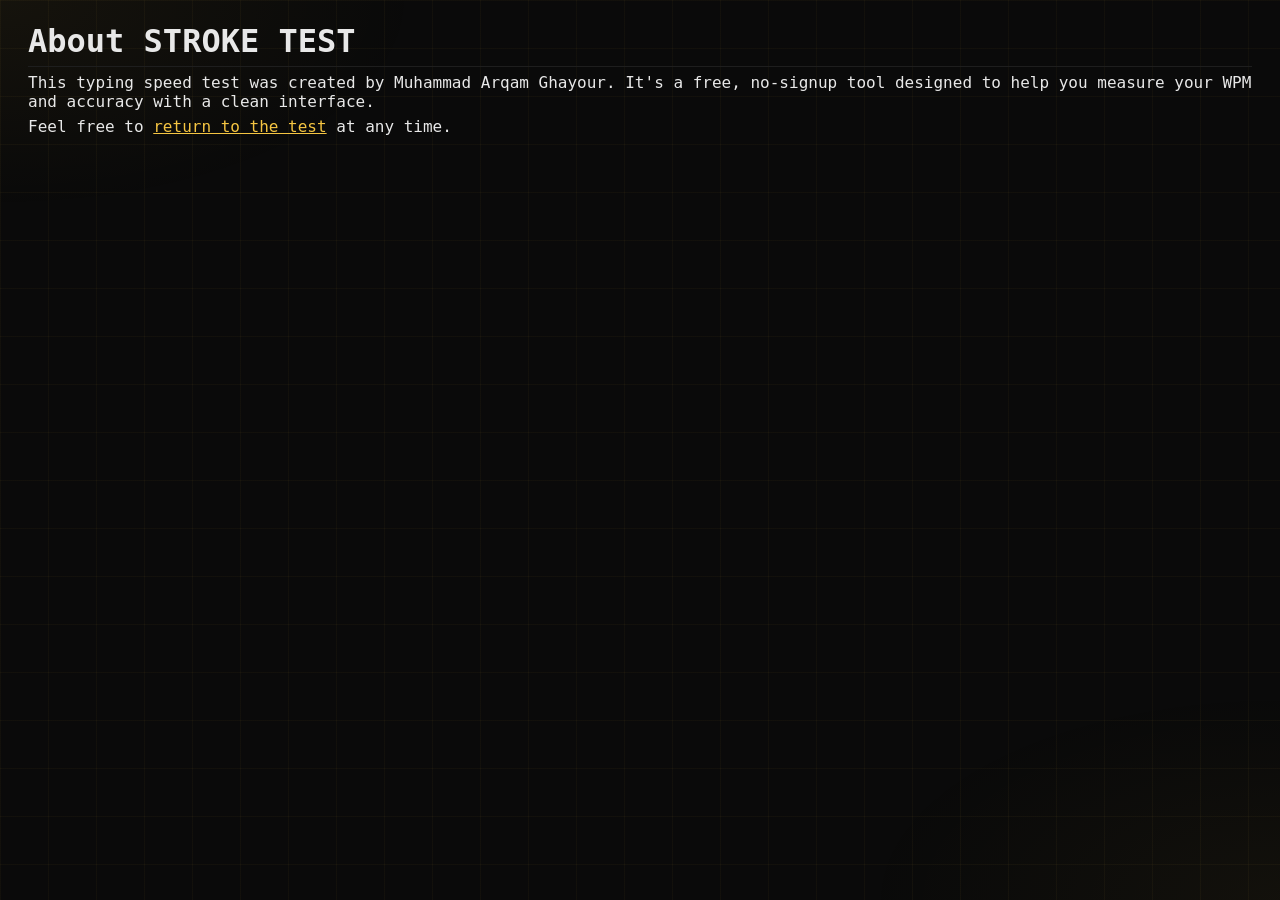
==== about.html @ 3ed72f6f "Add files via upload MASTER Up1" ====
<!DOCTYPE html>
<html lang="en">
<head>
    <link rel="stylesheet" href="style.css">
  <meta charset="UTF-8">
  <meta name="viewport" content="width=device-width, initial-scale=1.0">
  <title>About Us - STROKE TEST</title>
  <link rel="stylesheet" href="style.css">
</head>
<body>
  <div class="wrapper">
    <header>
      <h1>About STROKE TEST</h1>
    </header>
    <p style="font-family:'IBM Plex Mono',monospace; font-size:1rem; color:var(--text);">This typing speed test was created by Muhammad Arqam Ghayour. It's a free, no-signup tool designed to help you measure your WPM and accuracy with a clean interface.</p>
    <p style="font-family:'IBM Plex Mono',monospace; font-size:1rem; color:var(--text);">Feel free to <a href="index.html" style="color:var(--accent);">return to the test</a> at any time.</p>
  </div>
</body>
</html>
---- style.css ----
:root {
    --bg: #0a0a0a;
    --surface: #0f0f0f;
    --border: #1e1e1e;
    --text: #e8e8e8;
    --muted: #3a3a3a;
    --muted2: #666;
    --accent: #f5c542;
    --accent2: #ffd966;
    --correct: #f5c542;
    --wrong: #f97316;
    --cursor-color: #f5c542;
    --cursor-thickness: 2px;
    --cursor-opacity: 1;
    --cursor-glow: 0px;
    --cursor-blink-speed: 1s;
    --cursor-style: line;
  }

  *, *::before, *::after { margin: 0; padding: 0; box-sizing: border-box; }
  html, body { height: 100%; overflow: hidden; }

  body {
    background: var(--bg);
    color: var(--text);
    font-family: 'IBM Plex Mono', monospace;
    display: flex; flex-direction: column; align-items: center;
    position: relative;
  }

  /* Grid background - static for performance */
  body::before {
    content: ''; position: fixed; inset: 0;
    background-image:
      linear-gradient(rgba(245,197,66,0.04) 1px, transparent 1px),
      linear-gradient(90deg, rgba(245,197,66,0.04) 1px, transparent 1px);
    background-size: 48px 48px;
    pointer-events: none; z-index: 0;
  }
  body::after {
    content: ''; position: fixed; inset: 0;
    background:
      radial-gradient(ellipse 600px 300px at 0% 0%, rgba(245,197,66,0.05) 0%, transparent 70%),
      radial-gradient(ellipse 600px 300px at 100% 100%, rgba(245,197,66,0.04) 0%, transparent 70%);
    pointer-events: none; z-index: 0;
  }


  .wrapper {
    width: 100%; max-width: 1300px;
    padding: 0 28px 10px;
    margin-top: 22px;
    display: flex; flex-direction: column; gap: 6px;
    position: relative; z-index: 1;
    height: calc(100vh - 20px);
    animation: pageIn 0.5s cubic-bezier(0.22,1,0.36,1) both;
  }
  @keyframes pageIn {
    from { opacity: 0; transform: translateY(14px); }
    to   { opacity: 1; transform: translateY(0); }
  }

  
  header {
    flex-shrink: 0;
    display: flex; justify-content: space-between; align-items: center;
    padding-bottom: 6px; border-bottom: 1px solid var(--border);
  }


  .logo {
    font-family: 'Bebas Neue', sans-serif;
    font-size: 3.8rem;
    letter-spacing: 8px;
    line-height: 1;
    position: relative;
    cursor: default;
  }
  .logo-stroke {
    color: var(--accent);
    display: inline-block;
    position: relative;
    transition: color 0.3s ease;
  }
  /* RGB aberration layers - hidden for performance */
  .logo-stroke::before,
  .logo-stroke::after {
    content: 'STROKE';
    font-family: 'Bebas Neue', sans-serif;
    font-size: inherit;
    letter-spacing: inherit;
    position: absolute;
    top: 0; left: 0;
    pointer-events: none;
    opacity: 0;
    display: none;
  }
  .logo-stroke::before { color: #ff3030; }
  .logo-stroke::after  { color: #00cfff; }

  .logo-letter {
    display: inline-block;
    color: var(--accent);
  }
  .logo-test {
    display: inline-block;
    position: relative;
    color: #3a3a3a;
    transition: color 0.3s ease;
  }
  .logo-test-letter {
    display: inline-block;
    color: #3a3a3a;
  }
  .logo::after {
    content: ''; position: absolute; bottom: -2px; left: 0;
    width: 100%; height: 2px; background: var(--accent);
    transform: scaleX(0); transform-origin: left;
    transition: transform 0.5s cubic-bezier(0.22,1,0.36,1);
  }
  .logo:hover::after { transform: scaleX(1); }

  .header-right { display: flex; align-items: center; gap: 16px; }
  .tagline { font-size: 0.7rem; font-weight: 600; color: var(--muted2); letter-spacing: 3px; text-transform: uppercase; display: none; }
  .hint-tag { font-size: 0.68rem; font-weight: 700; color: var(--muted2); letter-spacing: 1px; border: 1px solid var(--border); padding: 3px 10px; }

  
  .card {
    flex: 1; min-height: 0;
    background: transparent; border: 1px solid transparent;
    overflow: hidden; display: flex; flex-direction: column;
    transition: border-color 0.4s ease, box-shadow 0.4s ease;
    animation: cardIn 0.6s 0.1s cubic-bezier(0.22,1,0.36,1) both;
  }
  @keyframes cardIn {
    from { opacity:0; transform: translateY(12px) scale(0.99); }
    to   { opacity:1; transform: translateY(0) scale(1); }
  }
  .card.focused {
    border-color: transparent;
    box-shadow: none;
  }

  
  .stats-panel {
    flex-shrink: 0;
    display: grid; gap: 1px;
    background: transparent; border-bottom: 1px solid var(--border);
  }
  .stats-panel.during-test  { grid-template-columns: 1fr 2.5fr; }
  .stats-panel.show-results { grid-template-columns: repeat(4,1fr); }

  .stat {
    background: transparent; padding: 10px 20px;
    text-align: center; position: relative; overflow: hidden;
    display: flex; flex-direction: column; align-items: center; justify-content: center;
  }
  .stat::before {
    content: ''; position: absolute; inset: 0;
    background: linear-gradient(135deg, rgba(245,197,66,0.03) 0%, transparent 60%);
    opacity: 0; transition: opacity 0.3s;
  }
  .stat:hover::before { opacity: 1; }

  .stat-value {
    font-family: 'Bebas Neue', sans-serif;
    font-size: 3rem; color: var(--accent); line-height: 1; display: inline-block;
  }
  .stat-value.big { font-size: 4rem; }
  .stat-label {
    font-size: 0.82rem; font-weight: 700; color: var(--muted2);
    letter-spacing: 2.5px; text-transform: uppercase; margin-top: 2px; display: block;
  }

  .stat-quote {
    font-family: 'IBM Plex Mono', monospace;
    font-size: 1.35rem;
    font-style: italic;
    font-weight: 600;
    line-height: 1.5;
    padding: 0 20px;
    text-align: center;
    transition: opacity 0.4s ease, transform 0.4s ease;
    letter-spacing: 0.2px;
  }
  @keyframes statReveal {
    from { opacity: 1; transform: translateY(0); }
    to   { opacity: 1; transform: translateY(0); }
  }
  .stat.animate-in { opacity: 1; animation: none; }

  
  .options-row {
    flex-shrink: 0;
    display: flex; align-items: center;
    padding: 8px 28px; border-bottom: 1px solid var(--border);
  }
  .opt-label { font-size: 0.78rem; font-weight: 700; color: var(--muted2); letter-spacing: 2px; text-transform: uppercase; margin-right: 20px; white-space: nowrap; }

  .duration-track {
    position: relative;
    display: flex;
    background: rgba(255,255,255,0.025);
    border: 1px solid var(--border);
    padding: 3px;
    gap: 0;
  }
  .duration-pill {
    position: absolute;
    top: 3px; bottom: 3px;
    background: var(--accent);
    transition: left 0.32s cubic-bezier(0.34,1.56,0.64,1), width 0.32s cubic-bezier(0.34,1.56,0.64,1);
    pointer-events: none;
    z-index: 0;
  }
  .duration-option {
    position: relative; z-index: 1;
    font-family: 'IBM Plex Mono', monospace;
    font-size: 0.82rem; font-weight: 700; letter-spacing: 1px;
    color: var(--muted2);
    background: transparent; border: none;
    padding: 6px 26px;
    cursor: pointer;
    transition: color 0.2s ease;
    white-space: nowrap;
  }
  .duration-option.active { color: #000; }
  .duration-option:not(.active):hover { color: var(--accent); }

  @keyframes optIn {
    from { opacity: 0; transform: translateY(8px) scale(0.9); }
    to   { opacity: 1; transform: translateY(0) scale(1); }
  }
  @keyframes optShimmer {
    0%   { left: -80%; }
    100% { left: 130%; }
  }
  .mode-track {
    position: relative;
    display: flex;
    background: rgba(255,255,255,0.025);
    border: 1px solid var(--border);
    padding: 3px;
    gap: 0;
  }
  .mode-pill {
    position: absolute;
    top: 3px; bottom: 3px;
    background: var(--accent);
    transition: left 0.32s cubic-bezier(0.34,1.56,0.64,1), width 0.32s cubic-bezier(0.34,1.56,0.64,1);
    pointer-events: none;
    z-index: 0;
  }
  .mode-option {
    position: relative; z-index: 1;
    font-family: 'IBM Plex Mono', monospace;
    font-size: 0.75rem; font-weight: 700; letter-spacing: 1px;
    color: var(--muted2);
    background: transparent; border: none;
    padding: 6px 16px;
    cursor: pointer;
    transition: color 0.2s ease;
    white-space: nowrap;
  }
  .mode-option.active { color: #000; }
  .mode-option:not(.active):hover { color: var(--accent); }

  /* ── SOLID timer bar — no shimmer, no glow ── */
  .timer-bar-wrap {
    flex-shrink: 0;
    height: 7px;
    background: rgba(255,255,255,0.04);
    position: relative; overflow: hidden;
  }
  .timer-bar {
    height: 100%; width: 100%; transform-origin: left; position: relative;
    background: var(--accent);
  }

  .words-area {
    flex: 1; min-height: 0;
    padding: 24px 12px;
    position: relative; overflow: hidden;
    box-shadow: none !important;
  }
  .words-area.typing-glow { animation: none; box-shadow: none !important; }


  .click-prompt {
    position: absolute; inset: 0;
    display: flex; align-items: center; justify-content: center;
    background: transparent;
    z-index: 20; opacity: 1;
    transition: opacity 0.35s ease;
  }
  .click-prompt.hidden { opacity: 0; pointer-events: none; }

  .click-prompt-inner {
    display: flex; flex-direction: column; align-items: center; gap: 16px;
  }

  /* ── Clean, solid "Hit a key to start" box ── */
  .click-prompt-text {
    font-family: 'Bebas Neue', sans-serif;
    font-size: 1.4rem;
    letter-spacing: 7px;
    color: #000;
    background: var(--accent);
    padding: 14px 44px;
    position: relative;
    animation: promptSolidPulse 2.4s ease-in-out infinite;
    text-transform: uppercase;
    border: none;
  }
  .click-prompt-text::before {
    content: '';
    position: absolute;
    top: -4px; left: -4px;
    width: 10px; height: 10px;
    border-top: 2px solid rgba(255,255,255,0.35);
    border-left: 2px solid rgba(255,255,255,0.35);
    pointer-events: none;
  }
  .click-prompt-text::after {
    content: '';
    position: absolute;
    bottom: -4px; right: -4px;
    width: 10px; height: 10px;
    border-bottom: 2px solid rgba(0,0,0,0.25);
    border-right: 2px solid rgba(0,0,0,0.25);
    pointer-events: none;
  }
  @keyframes promptSolidPulse {
    0%, 100% { background: var(--accent);  opacity: 1; }
    50%       { background: var(--accent2); opacity: 0.88; }
  }

  @keyframes quoteEntrance {
    0%   { opacity: 0; transform: translateY(14px) scale(0.95); filter: blur(4px); }
    100% { opacity: 1; transform: translateY(0)    scale(1);    filter: blur(0); }
  }
  @keyframes challengeFloat {
    0%, 100% { transform: translateY(0px); }
    50%       { transform: translateY(-5px); }
  }

  .challenge-quote {
    font-family: 'IBM Plex Mono', monospace;
    font-size: 1.3rem;
    font-style: italic;
    font-weight: 600;
    text-align: center;
    max-width: 600px;
    line-height: 1.55;
    color: var(--accent);
    -webkit-background-clip: unset;
    -webkit-text-fill-color: unset;
    background-clip: unset;
    animation: quoteEntrance 0.6s cubic-bezier(0.22,1,0.36,1) both,
               challengeFloat 4s ease-in-out infinite;
    filter: drop-shadow(0 0 12px rgba(245,197,66,0.25));
    transition: opacity 0.5s ease, transform 0.5s ease;
  }
  .challenge-quote.fade-out { opacity: 0; transform: translateY(8px); -webkit-text-fill-color: transparent; }

  .words-display {
    font-family: "JetBrains Mono", "Roboto Mono", monospace;
    font-size: 36px;
    font-weight: 400;
    color: #7a7a7a;
    opacity: 0.6;
    line-height: 1.7;
    letter-spacing: 0.04em;
    user-select: none;
    position: relative;
    overflow: hidden;
    height: 100%;
    transition: color 0.4s ease;
  }
  .words-display.active-typing { color: #7a7a7a; opacity: 0.8; }
  .words-display::after {
    content: ''; position: absolute; bottom: 0; left: 0; right: 0;
    height: 22%; pointer-events: none; z-index: 6;
    background: linear-gradient(to bottom, transparent 0%, transparent 100%);
  }

  #words-inner {
    position: relative;
    transition: transform 0.35s cubic-bezier(0.22,1,0.36,1);
    display: flex; flex-wrap: wrap; align-content: flex-start;
    gap: 0 0.3em;
  }

  .char { display: inline-block; position: relative; color: inherit; }
  .char.correct { 
    color: #f5c542 !important; 
    opacity: 1 !important;
  }
  .char.wrong {
    color: #f97316 !important;
  }

  @keyframes blink {
    0%, 49% { opacity: var(--cursor-opacity); }
    50%, 100% { opacity: 0; }
  }
  .cursor-spark {
    position: absolute; width: 3px; height: 3px; border-radius: 50%;
    background: var(--accent); pointer-events: none; z-index: 9;
    animation: sparkFade 0.5s ease forwards;
  }

  @keyframes scanSweep {
    0%   { top: -4px; opacity: 0.18; }
    50%  { opacity: 0.35; }
    100% { top: 100%; opacity: 0; }
  }
  .card.focused::before {
    content: '';
    position: absolute; left: 0; right: 0; height: 3px;
    background: linear-gradient(90deg, transparent, rgba(245,197,66,0.6), transparent);
    animation: scanSweep 3s ease-in-out infinite;
    pointer-events: none; z-index: 5;
  }
  .card { position: relative; overflow: hidden; }

  @keyframes btnRipple {
    0%   { transform: scale(0); opacity: 0.5; }
    100% { transform: scale(4); opacity: 0; }
  }
  .btn-ripple {
    position: absolute; border-radius: 50%;
    width: 40px; height: 40px; margin-left: -20px; margin-top: -20px;
    background: rgba(245,197,66,0.4);
    animation: btnRipple 0.6s ease forwards;
    pointer-events: none;
  }

  @keyframes wordFlash {
    0%   { background: transparent; }
    100% { background: transparent; }
  }
  .word.committed { background: transparent; }

  @keyframes numCount {
    0%   { transform: scale(0.5) translateY(10px); opacity: 0; }
    60%  { transform: scale(1.12) translateY(-3px); opacity: 1; }
    80%  { transform: scale(0.96); }
    100% { transform: scale(1) translateY(0); opacity: 1; }
  }

  @keyframes floatUp {
    0%   { opacity: 1; transform: translateY(0) scale(1); }
    100% { opacity: 0; transform: translateY(-36px) scale(0.7); }
  }
  .float-particle {
    position: absolute; font-family: 'Bebas Neue', sans-serif;
    font-size: 1rem; color: var(--accent); pointer-events: none; z-index: 15;
    animation: floatUp 0.75s ease forwards;
  }

  /* ════════════════════════════════════════════
     CIRCULAR ARC COUNTDOWN TIMER — solid, no glow, wider stroke
  ════════════════════════════════════════════ */
  #time-display {
    display: inline-flex;
    align-items: center;
    justify-content: center;
    position: relative;
    width: 72px;
    height: 72px;
  }
  .arc-svg {
    position: absolute;
    inset: 0;
    width: 100%; height: 100%;
    transform: rotate(-90deg);
    overflow: visible;
  }
  .arc-track {
    fill: none;
    stroke: rgba(245,197,66,0.12);
    stroke-width: 5;
  }
  .arc-progress {
    fill: none;
    stroke: var(--accent);
    stroke-width: 6;
    stroke-linecap: round;
    transition: stroke-dashoffset 0.9s cubic-bezier(0.4,0,0.2,1), stroke 0.3s ease;
  }
  .arc-number {
    position: absolute;
    inset: 0;
    display: flex; align-items: center; justify-content: center;
    font-family: 'Bebas Neue', sans-serif;
    font-size: 1.55rem;
    letter-spacing: 2px;
    color: var(--accent);
    transition: color 0.3s ease;
    line-height: 1;
  }
  #time-display.urgent .arc-progress {
    stroke: #ff4422;
  }
  #time-display.urgent .arc-number {
    color: #ff4422;
  }

  @keyframes rowIn {
    from { opacity: 1; transform: translateX(0); }
    to   { opacity: 1; transform: translateX(0); }
  }
  .word { display: inline-block; white-space: nowrap; animation: none; }

  @keyframes wordGoldShimmer {
    0%   { filter: brightness(1); }
    100% { filter: brightness(1); }
  }
  .word.committed { animation: none; filter: brightness(1); }

  @keyframes statPanelGlow {
    0%   { box-shadow: none; }
    40%  { box-shadow: 0 0 30px rgba(245,197,66,0.18), inset 0 0 20px rgba(245,197,66,0.06); }
    100% { box-shadow: 0 0 8px rgba(245,197,66,0.06); }
  }
  .stats-panel.show-results { animation: statPanelGlow 1s ease forwards; }

  @keyframes numCount {
    0%   { transform: scale(0.5) translateY(10px); opacity: 0; }
    60%  { transform: scale(1.15) translateY(-3px); opacity: 1; }
    80%  { transform: scale(0.97); }
    100% { transform: scale(1) translateY(0); opacity: 1; }
  }

  .stat-quote {
    color: var(--accent);
  }
  .stat-quote.fade { opacity: 0; transform: translateY(6px); }

  .words-display.active-typing .char:not(.correct):not(.wrong) {
    opacity: 1;
  }

  .word.shake { /* shake removed */ }

  /* ── Scrambler CSS transition ── */
  .char.scrambling {
    transition: opacity 0.45s ease, color 0.45s ease;
  }

  /* Cursor */
  #cursor-beam {
    position: absolute; width: var(--cursor-thickness); border-radius: 1px;
    background: var(--cursor-color); pointer-events: none; z-index: 10; display: none;
    opacity: var(--cursor-opacity);
    box-shadow: 0 0 var(--cursor-glow) var(--cursor-color);
    animation: none;
  }
  #cursor-beam.cursor-blink {
    animation: blink var(--cursor-blink-speed) infinite;
  }

  #hidden-input {
    position: absolute; opacity: 0; pointer-events: none;
    width: 1px; height: 1px; top: 0; left: 0;
  }

  .actions {
    flex-shrink: 0;
    display: flex; gap: 12px; align-items: center;
    animation: actionsIn 0.8s 0.2s cubic-bezier(0.22,1,0.36,1) both;
  }
  @keyframes actionsIn { from { opacity:0; transform: translateY(6px); } to { opacity:1; transform: translateY(0); } }
  .btn {
    font-family: 'IBM Plex Mono', monospace;
    font-size: 0.78rem; font-weight: 600; letter-spacing: 2px;
    text-transform: uppercase; padding: 10px 28px;
    cursor: pointer; border: 1px solid var(--border);
    background: transparent; color: var(--muted2);
    transition: all 0.2s; position: relative; overflow: hidden;
  }
  .btn::after {
    content: ''; position: absolute; bottom: 0; left: 0; right: 0;
    height: 1px; background: var(--accent);
    transform: scaleX(0); transition: transform 0.2s ease;
  }
  .btn:hover { color: var(--accent); border-color: var(--accent); }
  .btn:hover::after { transform: scaleX(1); }
  .btn:active { transform: scale(0.97); }
  .btn-primary { background: var(--accent); border-color: var(--accent); color: #000; }
  .btn-primary::after { display: none; }
  .btn-primary:hover { background: var(--accent2); border-color: var(--accent2); color: #000; }

  @keyframes digitFall {
    0%   { opacity: 0; transform: translateY(-28px) scale(1.3); filter: blur(3px); }
    55%  { opacity: 1; transform: translateY(4px)   scale(0.95); filter: blur(0); }
    75%  { transform: translateY(-2px) scale(1.02); }
    100% { opacity: 1; transform: translateY(0)     scale(1);    filter: blur(0); }
  }
  .digit-drop {
    display: inline-block;
    animation: digitFall 0.45s cubic-bezier(0.22,1,0.36,1) both;
  }

  .hint-small { font-size: 0.7rem; font-weight: 600; color: var(--muted2); letter-spacing: 1px; margin-left: 4px; }

  /* ══════════════════════════════════════════════
     RESTART BUTTON
  ══════════════════════════════════════════════ */
  #restart-btn {
    font-family: 'Bebas Neue', sans-serif !important;
    font-size: 1rem !important;
    letter-spacing: 5px !important;
    padding: 0 !important;
    background: transparent !important;
    border: none !important;
    color: var(--accent) !important;
    display: flex !important;
    align-items: stretch !important;
    overflow: visible !important;
    position: relative !important;
    cursor: pointer !important;
    outline: none !important;
    height: 40px;
  }

  #restart-btn .rb-shell {
    display: flex;
    align-items: stretch;
    position: relative;
    border: 1px solid rgba(245,197,66,0.25);
    overflow: hidden;
    transition: border-color 0.3s ease, box-shadow 0.3s ease;
    background: #050505;
  }
  #restart-btn:hover .rb-shell,
  #restart-btn.firing .rb-shell {
    border-color: rgba(245,197,66,0.7);
  }

  #restart-btn .rb-icon-inner {
    display: inline-block;
    transition: transform 0.5s cubic-bezier(0.34, 1.56, 0.64, 1), opacity 0.2s;
    font-style: normal;
    color: var(--accent);
  }
  #restart-btn:hover .rb-icon-inner,
  #restart-btn.firing .rb-icon-inner {
    color: var(--accent);
  }

  #restart-btn .rb-text {
    padding: 0 18px;
    display: flex; align-items: center;
    position: relative; overflow: hidden;
    font-size: 0.88rem;
    letter-spacing: 5px;
    color: var(--accent);
    white-space: nowrap;
    transition: color 0.2s;
  }
  #restart-btn:hover .rb-text,
  #restart-btn.firing .rb-text {
    color: var(--accent);
  }

  #restart-btn .rb-charge {
    position: absolute;
    bottom: 0; left: 0;
    height: 2px;
    width: 0%;
    background: linear-gradient(90deg, transparent, var(--accent), var(--accent2));
    transition: width 0s;
    pointer-events: none;
    z-index: 4;
  }
  #restart-btn:hover .rb-charge {
    width: 100%;
    transition: width 0.55s cubic-bezier(0.4, 0, 0.2, 1);
  }
  #restart-btn.firing .rb-charge {
    width: 0%;
    transition: width 0.15s ease-out;
    background: #fff;
    height: 3px;
    filter: blur(1px);
  }

  #restart-btn .rb-shell::before {
    content: '';
    position: absolute; top: 0; left: 0; right: 0;
    height: 1px;
    background: linear-gradient(90deg, transparent 0%, rgba(245,197,66,0.5) 50%, transparent 100%);
    opacity: 0;
    transition: opacity 0.3s;
    z-index: 3;
  }
  #restart-btn:hover .rb-shell::before { opacity: 1; }

  #restart-btn .rb-icon {
    width: 40px;
    display: flex; align-items: center; justify-content: center;
    border-right: 1px solid rgba(245,197,66,0.15);
    color: var(--accent);
    font-size: 1.1rem;
    flex-shrink: 0;
    position: relative;
    overflow: hidden;
    transition: border-color 0.3s;
    background: rgba(245,197,66,0.04);
  }
  #restart-btn:hover .rb-icon { border-right-color: rgba(245,197,66,0.35); background: rgba(245,197,66,0.08); }

  #restart-btn:hover .rb-icon-inner {
    transform: rotate(-200deg) scale(1.15);
    animation: none !important;
  }
  #restart-btn .rb-text::after {
    content: '';
    position: absolute; top: 0; bottom: 0; width: 30%;
    background: linear-gradient(90deg, transparent, rgba(245,197,66,0.25), transparent);
    left: -40%; opacity: 0;
    transition: opacity 0s;
  }
  #restart-btn:hover .rb-text::after {
    opacity: 1;
    left: 130%;
    transition: left 0.5s ease 0.05s, opacity 0s;
  }

  #restart-btn .rb-corner-tl,
  #restart-btn .rb-corner-br {
    position: absolute;
    width: 0px; height: 0px;
    transition: width 0.25s ease, height 0.25s ease, opacity 0.25s ease;
    opacity: 0;
    pointer-events: none;
    z-index: 10;
  }
  #restart-btn .rb-corner-tl {
    top: -2px; left: -2px;
    border-top: 2px solid var(--accent);
    border-left: 2px solid var(--accent);
  }
  #restart-btn .rb-corner-br {
    bottom: -2px; right: -2px;
    border-bottom: 2px solid var(--accent);
    border-right: 2px solid var(--accent);
  }
  #restart-btn:hover .rb-corner-tl,
  #restart-btn:hover .rb-corner-br {
    width: 12px; height: 12px; opacity: 1;
  }

  @keyframes rbShellFire {
    0%   { border-color: rgba(245,197,66,0.7); background: #050505; }
    8%   { border-color: #fff; background: rgba(245,197,66,0.18); box-shadow: 0 0 0 2px rgba(245,197,66,0.3), 0 0 30px rgba(245,197,66,0.5), 0 0 60px rgba(245,197,66,0.2); }
    18%  { border-color: var(--accent); background: rgba(245,197,66,0.06); box-shadow: 0 0 20px rgba(245,197,66,0.35); }
    35%  { border-color: var(--accent2); box-shadow: 0 0 10px rgba(245,197,66,0.2); }
    65%  { border-color: rgba(245,197,66,0.4); box-shadow: none; }
    100% { border-color: rgba(245,197,66,0.25); background: #050505; box-shadow: none; }
  }
  #restart-btn.firing .rb-shell {
    animation: rbShellFire 0.55s cubic-bezier(0.22,1,0.36,1) forwards;
  }

  @keyframes rbIconBurst {
    0%   { transform: rotate(0deg) scale(1); filter: none; }
    12%  { transform: rotate(-100deg) scale(0.6); filter: brightness(3) blur(1px); color: #fff; }
    30%  { transform: rotate(-300deg) scale(1.3); filter: brightness(2); }
    55%  { transform: rotate(-380deg) scale(0.9); }
    75%  { transform: rotate(-355deg) scale(1.05); }
    100% { transform: rotate(-360deg) scale(1); filter: none; }
  }
  #restart-btn.firing .rb-icon-inner {
    animation: rbIconBurst 0.55s cubic-bezier(0.22,1,0.36,1) forwards !important;
    transition: none !important;
    color: var(--accent);
  }

  @keyframes rbTextGlitch {
    0%   { transform: none; opacity: 1; filter: none; }
    10%  { transform: translateX(-3px); filter: blur(0.5px); opacity: 0.7; }
    20%  { transform: translateX(4px) skewX(-5deg); opacity: 1; letter-spacing: 2px; }
    30%  { transform: translateX(-2px); letter-spacing: 7px; filter: brightness(1.5); }
    50%  { transform: none; letter-spacing: 5px; opacity: 0.9; }
    70%  { filter: brightness(1.2); }
    100% { transform: none; opacity: 1; filter: none; letter-spacing: 5px; }
  }
  #restart-btn.firing .rb-text {
    animation: rbTextGlitch 0.5s cubic-bezier(0.22,1,0.36,1) forwards;
  }

  @keyframes rbSpark {
    0%   { transform: translate(0,0) scale(1); opacity: 1; }
    100% { transform: translate(var(--sx), var(--sy)) scale(0); opacity: 0; }
  }
  .rb-spark {
    position: fixed;
    width: 3px; height: 3px;
    border-radius: 50%;
    background: var(--accent2);
    pointer-events: none;
    z-index: 9999;
    animation: rbSpark 0.6s ease-out forwards;
  }
  .rb-spark.big {
    width: 4px; height: 4px;
    background: #fff;
    box-shadow: 0 0 4px var(--accent);
  }
---- style.css ----
:root {
    --bg: #0a0a0a;
    --surface: #0f0f0f;
    --border: #1e1e1e;
    --text: #e8e8e8;
    --muted: #3a3a3a;
    --muted2: #666;
    --accent: #f5c542;
    --accent2: #ffd966;
    --correct: #f5c542;
    --wrong: #f97316;
    --cursor-color: #f5c542;
    --cursor-thickness: 2px;
    --cursor-opacity: 1;
    --cursor-glow: 0px;
    --cursor-blink-speed: 1s;
    --cursor-style: line;
  }

  *, *::before, *::after { margin: 0; padding: 0; box-sizing: border-box; }
  html, body { height: 100%; overflow: hidden; }

  body {
    background: var(--bg);
    color: var(--text);
    font-family: 'IBM Plex Mono', monospace;
    display: flex; flex-direction: column; align-items: center;
    position: relative;
  }

  /* Grid background - static for performance */
  body::before {
    content: ''; position: fixed; inset: 0;
    background-image:
      linear-gradient(rgba(245,197,66,0.04) 1px, transparent 1px),
      linear-gradient(90deg, rgba(245,197,66,0.04) 1px, transparent 1px);
    background-size: 48px 48px;
    pointer-events: none; z-index: 0;
  }
  body::after {
    content: ''; position: fixed; inset: 0;
    background:
      radial-gradient(ellipse 600px 300px at 0% 0%, rgba(245,197,66,0.05) 0%, transparent 70%),
      radial-gradient(ellipse 600px 300px at 100% 100%, rgba(245,197,66,0.04) 0%, transparent 70%);
    pointer-events: none; z-index: 0;
  }


  .wrapper {
    width: 100%; max-width: 1300px;
    padding: 0 28px 10px;
    margin-top: 22px;
    display: flex; flex-direction: column; gap: 6px;
    position: relative; z-index: 1;
    height: calc(100vh - 20px);
    animation: pageIn 0.5s cubic-bezier(0.22,1,0.36,1) both;
  }
  @keyframes pageIn {
    from { opacity: 0; transform: translateY(14px); }
    to   { opacity: 1; transform: translateY(0); }
  }

  
  header {
    flex-shrink: 0;
    display: flex; justify-content: space-between; align-items: center;
    padding-bottom: 6px; border-bottom: 1px solid var(--border);
  }


  .logo {
    font-family: 'Bebas Neue', sans-serif;
    font-size: 3.8rem;
    letter-spacing: 8px;
    line-height: 1;
    position: relative;
    cursor: default;
  }
  .logo-stroke {
    color: var(--accent);
    display: inline-block;
    position: relative;
    transition: color 0.3s ease;
  }
  /* RGB aberration layers - hidden for performance */
  .logo-stroke::before,
  .logo-stroke::after {
    content: 'STROKE';
    font-family: 'Bebas Neue', sans-serif;
    font-size: inherit;
    letter-spacing: inherit;
    position: absolute;
    top: 0; left: 0;
    pointer-events: none;
    opacity: 0;
    display: none;
  }
  .logo-stroke::before { color: #ff3030; }
  .logo-stroke::after  { color: #00cfff; }

  .logo-letter {
    display: inline-block;
    color: var(--accent);
  }
  .logo-test {
    display: inline-block;
    position: relative;
    color: #3a3a3a;
    transition: color 0.3s ease;
  }
  .logo-test-letter {
    display: inline-block;
    color: #3a3a3a;
  }
  .logo::after {
    content: ''; position: absolute; bottom: -2px; left: 0;
    width: 100%; height: 2px; background: var(--accent);
    transform: scaleX(0); transform-origin: left;
    transition: transform 0.5s cubic-bezier(0.22,1,0.36,1);
  }
  .logo:hover::after { transform: scaleX(1); }

  .header-right { display: flex; align-items: center; gap: 16px; }
  .tagline { font-size: 0.7rem; font-weight: 600; color: var(--muted2); letter-spacing: 3px; text-transform: uppercase; display: none; }
  .hint-tag { font-size: 0.68rem; font-weight: 700; color: var(--muted2); letter-spacing: 1px; border: 1px solid var(--border); padding: 3px 10px; }

  
  .card {
    flex: 1; min-height: 0;
    background: transparent; border: 1px solid transparent;
    overflow: hidden; display: flex; flex-direction: column;
    transition: border-color 0.4s ease, box-shadow 0.4s ease;
    animation: cardIn 0.6s 0.1s cubic-bezier(0.22,1,0.36,1) both;
  }
  @keyframes cardIn {
    from { opacity:0; transform: translateY(12px) scale(0.99); }
    to   { opacity:1; transform: translateY(0) scale(1); }
  }
  .card.focused {
    border-color: transparent;
    box-shadow: none;
  }

  
  .stats-panel {
    flex-shrink: 0;
    display: grid; gap: 1px;
    background: transparent; border-bottom: 1px solid var(--border);
  }
  .stats-panel.during-test  { grid-template-columns: 1fr 2.5fr; }
  .stats-panel.show-results { grid-template-columns: repeat(4,1fr); }

  .stat {
    background: transparent; padding: 10px 20px;
    text-align: center; position: relative; overflow: hidden;
    display: flex; flex-direction: column; align-items: center; justify-content: center;
  }
  .stat::before {
    content: ''; position: absolute; inset: 0;
    background: linear-gradient(135deg, rgba(245,197,66,0.03) 0%, transparent 60%);
    opacity: 0; transition: opacity 0.3s;
  }
  .stat:hover::before { opacity: 1; }

  .stat-value {
    font-family: 'Bebas Neue', sans-serif;
    font-size: 3rem; color: var(--accent); line-height: 1; display: inline-block;
  }
  .stat-value.big { font-size: 4rem; }
  .stat-label {
    font-size: 0.82rem; font-weight: 700; color: var(--muted2);
    letter-spacing: 2.5px; text-transform: uppercase; margin-top: 2px; display: block;
  }

  .stat-quote {
    font-family: 'IBM Plex Mono', monospace;
    font-size: 1.35rem;
    font-style: italic;
    font-weight: 600;
    line-height: 1.5;
    padding: 0 20px;
    text-align: center;
    transition: opacity 0.4s ease, transform 0.4s ease;
    letter-spacing: 0.2px;
  }
  @keyframes statReveal {
    from { opacity: 1; transform: translateY(0); }
    to   { opacity: 1; transform: translateY(0); }
  }
  .stat.animate-in { opacity: 1; animation: none; }

  
  .options-row {
    flex-shrink: 0;
    display: flex; align-items: center;
    padding: 8px 28px; border-bottom: 1px solid var(--border);
  }
  .opt-label { font-size: 0.78rem; font-weight: 700; color: var(--muted2); letter-spacing: 2px; text-transform: uppercase; margin-right: 20px; white-space: nowrap; }

  .duration-track {
    position: relative;
    display: flex;
    background: rgba(255,255,255,0.025);
    border: 1px solid var(--border);
    padding: 3px;
    gap: 0;
  }
  .duration-pill {
    position: absolute;
    top: 3px; bottom: 3px;
    background: var(--accent);
    transition: left 0.32s cubic-bezier(0.34,1.56,0.64,1), width 0.32s cubic-bezier(0.34,1.56,0.64,1);
    pointer-events: none;
    z-index: 0;
  }
  .duration-option {
    position: relative; z-index: 1;
    font-family: 'IBM Plex Mono', monospace;
    font-size: 0.82rem; font-weight: 700; letter-spacing: 1px;
    color: var(--muted2);
    background: transparent; border: none;
    padding: 6px 26px;
    cursor: pointer;
    transition: color 0.2s ease;
    white-space: nowrap;
  }
  .duration-option.active { color: #000; }
  .duration-option:not(.active):hover { color: var(--accent); }

  @keyframes optIn {
    from { opacity: 0; transform: translateY(8px) scale(0.9); }
    to   { opacity: 1; transform: translateY(0) scale(1); }
  }
  @keyframes optShimmer {
    0%   { left: -80%; }
    100% { left: 130%; }
  }
  .mode-track {
    position: relative;
    display: flex;
    background: rgba(255,255,255,0.025);
    border: 1px solid var(--border);
    padding: 3px;
    gap: 0;
  }
  .mode-pill {
    position: absolute;
    top: 3px; bottom: 3px;
    background: var(--accent);
    transition: left 0.32s cubic-bezier(0.34,1.56,0.64,1), width 0.32s cubic-bezier(0.34,1.56,0.64,1);
    pointer-events: none;
    z-index: 0;
  }
  .mode-option {
    position: relative; z-index: 1;
    font-family: 'IBM Plex Mono', monospace;
    font-size: 0.75rem; font-weight: 700; letter-spacing: 1px;
    color: var(--muted2);
    background: transparent; border: none;
    padding: 6px 16px;
    cursor: pointer;
    transition: color 0.2s ease;
    white-space: nowrap;
  }
  .mode-option.active { color: #000; }
  .mode-option:not(.active):hover { color: var(--accent); }

  /* ── SOLID timer bar — no shimmer, no glow ── */
  .timer-bar-wrap {
    flex-shrink: 0;
    height: 7px;
    background: rgba(255,255,255,0.04);
    position: relative; overflow: hidden;
  }
  .timer-bar {
    height: 100%; width: 100%; transform-origin: left; position: relative;
    background: var(--accent);
  }

  .words-area {
    flex: 1; min-height: 0;
    padding: 24px 12px;
    position: relative; overflow: hidden;
    box-shadow: none !important;
  }
  .words-area.typing-glow { animation: none; box-shadow: none !important; }


  .click-prompt {
    position: absolute; inset: 0;
    display: flex; align-items: center; justify-content: center;
    background: transparent;
    z-index: 20; opacity: 1;
    transition: opacity 0.35s ease;
  }
  .click-prompt.hidden { opacity: 0; pointer-events: none; }

  .click-prompt-inner {
    display: flex; flex-direction: column; align-items: center; gap: 16px;
  }

  /* ── Clean, solid "Hit a key to start" box ── */
  .click-prompt-text {
    font-family: 'Bebas Neue', sans-serif;
    font-size: 1.4rem;
    letter-spacing: 7px;
    color: #000;
    background: var(--accent);
    padding: 14px 44px;
    position: relative;
    animation: promptSolidPulse 2.4s ease-in-out infinite;
    text-transform: uppercase;
    border: none;
  }
  .click-prompt-text::before {
    content: '';
    position: absolute;
    top: -4px; left: -4px;
    width: 10px; height: 10px;
    border-top: 2px solid rgba(255,255,255,0.35);
    border-left: 2px solid rgba(255,255,255,0.35);
    pointer-events: none;
  }
  .click-prompt-text::after {
    content: '';
    position: absolute;
    bottom: -4px; right: -4px;
    width: 10px; height: 10px;
    border-bottom: 2px solid rgba(0,0,0,0.25);
    border-right: 2px solid rgba(0,0,0,0.25);
    pointer-events: none;
  }
  @keyframes promptSolidPulse {
    0%, 100% { background: var(--accent);  opacity: 1; }
    50%       { background: var(--accent2); opacity: 0.88; }
  }

  @keyframes quoteEntrance {
    0%   { opacity: 0; transform: translateY(14px) scale(0.95); filter: blur(4px); }
    100% { opacity: 1; transform: translateY(0)    scale(1);    filter: blur(0); }
  }
  @keyframes challengeFloat {
    0%, 100% { transform: translateY(0px); }
    50%       { transform: translateY(-5px); }
  }

  .challenge-quote {
    font-family: 'IBM Plex Mono', monospace;
    font-size: 1.3rem;
    font-style: italic;
    font-weight: 600;
    text-align: center;
    max-width: 600px;
    line-height: 1.55;
    color: var(--accent);
    -webkit-background-clip: unset;
    -webkit-text-fill-color: unset;
    background-clip: unset;
    animation: quoteEntrance 0.6s cubic-bezier(0.22,1,0.36,1) both,
               challengeFloat 4s ease-in-out infinite;
    filter: drop-shadow(0 0 12px rgba(245,197,66,0.25));
    transition: opacity 0.5s ease, transform 0.5s ease;
  }
  .challenge-quote.fade-out { opacity: 0; transform: translateY(8px); -webkit-text-fill-color: transparent; }

  .words-display {
    font-family: "JetBrains Mono", "Roboto Mono", monospace;
    font-size: 36px;
    font-weight: 400;
    color: #7a7a7a;
    opacity: 0.6;
    line-height: 1.7;
    letter-spacing: 0.04em;
    user-select: none;
    position: relative;
    overflow: hidden;
    height: 100%;
    transition: color 0.4s ease;
  }
  .words-display.active-typing { color: #7a7a7a; opacity: 0.8; }
  .words-display::after {
    content: ''; position: absolute; bottom: 0; left: 0; right: 0;
    height: 22%; pointer-events: none; z-index: 6;
    background: linear-gradient(to bottom, transparent 0%, transparent 100%);
  }

  #words-inner {
    position: relative;
    transition: transform 0.35s cubic-bezier(0.22,1,0.36,1);
    display: flex; flex-wrap: wrap; align-content: flex-start;
    gap: 0 0.3em;
  }

  .char { display: inline-block; position: relative; color: inherit; }
  .char.correct { 
    color: #f5c542 !important; 
    opacity: 1 !important;
  }
  .char.wrong {
    color: #f97316 !important;
  }

  @keyframes blink {
    0%, 49% { opacity: var(--cursor-opacity); }
    50%, 100% { opacity: 0; }
  }
  .cursor-spark {
    position: absolute; width: 3px; height: 3px; border-radius: 50%;
    background: var(--accent); pointer-events: none; z-index: 9;
    animation: sparkFade 0.5s ease forwards;
  }

  @keyframes scanSweep {
    0%   { top: -4px; opacity: 0.18; }
    50%  { opacity: 0.35; }
    100% { top: 100%; opacity: 0; }
  }
  .card.focused::before {
    content: '';
    position: absolute; left: 0; right: 0; height: 3px;
    background: linear-gradient(90deg, transparent, rgba(245,197,66,0.6), transparent);
    animation: scanSweep 3s ease-in-out infinite;
    pointer-events: none; z-index: 5;
  }
  .card { position: relative; overflow: hidden; }

  @keyframes btnRipple {
    0%   { transform: scale(0); opacity: 0.5; }
    100% { transform: scale(4); opacity: 0; }
  }
  .btn-ripple {
    position: absolute; border-radius: 50%;
    width: 40px; height: 40px; margin-left: -20px; margin-top: -20px;
    background: rgba(245,197,66,0.4);
    animation: btnRipple 0.6s ease forwards;
    pointer-events: none;
  }

  @keyframes wordFlash {
    0%   { background: transparent; }
    100% { background: transparent; }
  }
  .word.committed { background: transparent; }

  @keyframes numCount {
    0%   { transform: scale(0.5) translateY(10px); opacity: 0; }
    60%  { transform: scale(1.12) translateY(-3px); opacity: 1; }
    80%  { transform: scale(0.96); }
    100% { transform: scale(1) translateY(0); opacity: 1; }
  }

  @keyframes floatUp {
    0%   { opacity: 1; transform: translateY(0) scale(1); }
    100% { opacity: 0; transform: translateY(-36px) scale(0.7); }
  }
  .float-particle {
    position: absolute; font-family: 'Bebas Neue', sans-serif;
    font-size: 1rem; color: var(--accent); pointer-events: none; z-index: 15;
    animation: floatUp 0.75s ease forwards;
  }

  /* ════════════════════════════════════════════
     CIRCULAR ARC COUNTDOWN TIMER — solid, no glow, wider stroke
  ════════════════════════════════════════════ */
  #time-display {
    display: inline-flex;
    align-items: center;
    justify-content: center;
    position: relative;
    width: 72px;
    height: 72px;
  }
  .arc-svg {
    position: absolute;
    inset: 0;
    width: 100%; height: 100%;
    transform: rotate(-90deg);
    overflow: visible;
  }
  .arc-track {
    fill: none;
    stroke: rgba(245,197,66,0.12);
    stroke-width: 5;
  }
  .arc-progress {
    fill: none;
    stroke: var(--accent);
    stroke-width: 6;
    stroke-linecap: round;
    transition: stroke-dashoffset 0.9s cubic-bezier(0.4,0,0.2,1), stroke 0.3s ease;
  }
  .arc-number {
    position: absolute;
    inset: 0;
    display: flex; align-items: center; justify-content: center;
    font-family: 'Bebas Neue', sans-serif;
    font-size: 1.55rem;
    letter-spacing: 2px;
    color: var(--accent);
    transition: color 0.3s ease;
    line-height: 1;
  }
  #time-display.urgent .arc-progress {
    stroke: #ff4422;
  }
  #time-display.urgent .arc-number {
    color: #ff4422;
  }

  @keyframes rowIn {
    from { opacity: 1; transform: translateX(0); }
    to   { opacity: 1; transform: translateX(0); }
  }
  .word { display: inline-block; white-space: nowrap; animation: none; }

  @keyframes wordGoldShimmer {
    0%   { filter: brightness(1); }
    100% { filter: brightness(1); }
  }
  .word.committed { animation: none; filter: brightness(1); }

  @keyframes statPanelGlow {
    0%   { box-shadow: none; }
    40%  { box-shadow: 0 0 30px rgba(245,197,66,0.18), inset 0 0 20px rgba(245,197,66,0.06); }
    100% { box-shadow: 0 0 8px rgba(245,197,66,0.06); }
  }
  .stats-panel.show-results { animation: statPanelGlow 1s ease forwards; }

  @keyframes numCount {
    0%   { transform: scale(0.5) translateY(10px); opacity: 0; }
    60%  { transform: scale(1.15) translateY(-3px); opacity: 1; }
    80%  { transform: scale(0.97); }
    100% { transform: scale(1) translateY(0); opacity: 1; }
  }

  .stat-quote {
    color: var(--accent);
  }
  .stat-quote.fade { opacity: 0; transform: translateY(6px); }

  .words-display.active-typing .char:not(.correct):not(.wrong) {
    opacity: 1;
  }

  .word.shake { /* shake removed */ }

  /* ── Scrambler CSS transition ── */
  .char.scrambling {
    transition: opacity 0.45s ease, color 0.45s ease;
  }

  /* Cursor */
  #cursor-beam {
    position: absolute; width: var(--cursor-thickness); border-radius: 1px;
    background: var(--cursor-color); pointer-events: none; z-index: 10; display: none;
    opacity: var(--cursor-opacity);
    box-shadow: 0 0 var(--cursor-glow) var(--cursor-color);
    animation: none;
  }
  #cursor-beam.cursor-blink {
    animation: blink var(--cursor-blink-speed) infinite;
  }

  #hidden-input {
    position: absolute; opacity: 0; pointer-events: none;
    width: 1px; height: 1px; top: 0; left: 0;
  }

  .actions {
    flex-shrink: 0;
    display: flex; gap: 12px; align-items: center;
    animation: actionsIn 0.8s 0.2s cubic-bezier(0.22,1,0.36,1) both;
  }
  @keyframes actionsIn { from { opacity:0; transform: translateY(6px); } to { opacity:1; transform: translateY(0); } }
  .btn {
    font-family: 'IBM Plex Mono', monospace;
    font-size: 0.78rem; font-weight: 600; letter-spacing: 2px;
    text-transform: uppercase; padding: 10px 28px;
    cursor: pointer; border: 1px solid var(--border);
    background: transparent; color: var(--muted2);
    transition: all 0.2s; position: relative; overflow: hidden;
  }
  .btn::after {
    content: ''; position: absolute; bottom: 0; left: 0; right: 0;
    height: 1px; background: var(--accent);
    transform: scaleX(0); transition: transform 0.2s ease;
  }
  .btn:hover { color: var(--accent); border-color: var(--accent); }
  .btn:hover::after { transform: scaleX(1); }
  .btn:active { transform: scale(0.97); }
  .btn-primary { background: var(--accent); border-color: var(--accent); color: #000; }
  .btn-primary::after { display: none; }
  .btn-primary:hover { background: var(--accent2); border-color: var(--accent2); color: #000; }

  @keyframes digitFall {
    0%   { opacity: 0; transform: translateY(-28px) scale(1.3); filter: blur(3px); }
    55%  { opacity: 1; transform: translateY(4px)   scale(0.95); filter: blur(0); }
    75%  { transform: translateY(-2px) scale(1.02); }
    100% { opacity: 1; transform: translateY(0)     scale(1);    filter: blur(0); }
  }
  .digit-drop {
    display: inline-block;
    animation: digitFall 0.45s cubic-bezier(0.22,1,0.36,1) both;
  }

  .hint-small { font-size: 0.7rem; font-weight: 600; color: var(--muted2); letter-spacing: 1px; margin-left: 4px; }

  /* ══════════════════════════════════════════════
     RESTART BUTTON
  ══════════════════════════════════════════════ */
  #restart-btn {
    font-family: 'Bebas Neue', sans-serif !important;
    font-size: 1rem !important;
    letter-spacing: 5px !important;
    padding: 0 !important;
    background: transparent !important;
    border: none !important;
    color: var(--accent) !important;
    display: flex !important;
    align-items: stretch !important;
    overflow: visible !important;
    position: relative !important;
    cursor: pointer !important;
    outline: none !important;
    height: 40px;
  }

  #restart-btn .rb-shell {
    display: flex;
    align-items: stretch;
    position: relative;
    border: 1px solid rgba(245,197,66,0.25);
    overflow: hidden;
    transition: border-color 0.3s ease, box-shadow 0.3s ease;
    background: #050505;
  }
  #restart-btn:hover .rb-shell,
  #restart-btn.firing .rb-shell {
    border-color: rgba(245,197,66,0.7);
  }

  #restart-btn .rb-icon-inner {
    display: inline-block;
    transition: transform 0.5s cubic-bezier(0.34, 1.56, 0.64, 1), opacity 0.2s;
    font-style: normal;
    color: var(--accent);
  }
  #restart-btn:hover .rb-icon-inner,
  #restart-btn.firing .rb-icon-inner {
    color: var(--accent);
  }

  #restart-btn .rb-text {
    padding: 0 18px;
    display: flex; align-items: center;
    position: relative; overflow: hidden;
    font-size: 0.88rem;
    letter-spacing: 5px;
    color: var(--accent);
    white-space: nowrap;
    transition: color 0.2s;
  }
  #restart-btn:hover .rb-text,
  #restart-btn.firing .rb-text {
    color: var(--accent);
  }

  #restart-btn .rb-charge {
    position: absolute;
    bottom: 0; left: 0;
    height: 2px;
    width: 0%;
    background: linear-gradient(90deg, transparent, var(--accent), var(--accent2));
    transition: width 0s;
    pointer-events: none;
    z-index: 4;
  }
  #restart-btn:hover .rb-charge {
    width: 100%;
    transition: width 0.55s cubic-bezier(0.4, 0, 0.2, 1);
  }
  #restart-btn.firing .rb-charge {
    width: 0%;
    transition: width 0.15s ease-out;
    background: #fff;
    height: 3px;
    filter: blur(1px);
  }

  #restart-btn .rb-shell::before {
    content: '';
    position: absolute; top: 0; left: 0; right: 0;
    height: 1px;
    background: linear-gradient(90deg, transparent 0%, rgba(245,197,66,0.5) 50%, transparent 100%);
    opacity: 0;
    transition: opacity 0.3s;
    z-index: 3;
  }
  #restart-btn:hover .rb-shell::before { opacity: 1; }

  #restart-btn .rb-icon {
    width: 40px;
    display: flex; align-items: center; justify-content: center;
    border-right: 1px solid rgba(245,197,66,0.15);
    color: var(--accent);
    font-size: 1.1rem;
    flex-shrink: 0;
    position: relative;
    overflow: hidden;
    transition: border-color 0.3s;
    background: rgba(245,197,66,0.04);
  }
  #restart-btn:hover .rb-icon { border-right-color: rgba(245,197,66,0.35); background: rgba(245,197,66,0.08); }

  #restart-btn:hover .rb-icon-inner {
    transform: rotate(-200deg) scale(1.15);
    animation: none !important;
  }
  #restart-btn .rb-text::after {
    content: '';
    position: absolute; top: 0; bottom: 0; width: 30%;
    background: linear-gradient(90deg, transparent, rgba(245,197,66,0.25), transparent);
    left: -40%; opacity: 0;
    transition: opacity 0s;
  }
  #restart-btn:hover .rb-text::after {
    opacity: 1;
    left: 130%;
    transition: left 0.5s ease 0.05s, opacity 0s;
  }

  #restart-btn .rb-corner-tl,
  #restart-btn .rb-corner-br {
    position: absolute;
    width: 0px; height: 0px;
    transition: width 0.25s ease, height 0.25s ease, opacity 0.25s ease;
    opacity: 0;
    pointer-events: none;
    z-index: 10;
  }
  #restart-btn .rb-corner-tl {
    top: -2px; left: -2px;
    border-top: 2px solid var(--accent);
    border-left: 2px solid var(--accent);
  }
  #restart-btn .rb-corner-br {
    bottom: -2px; right: -2px;
    border-bottom: 2px solid var(--accent);
    border-right: 2px solid var(--accent);
  }
  #restart-btn:hover .rb-corner-tl,
  #restart-btn:hover .rb-corner-br {
    width: 12px; height: 12px; opacity: 1;
  }

  @keyframes rbShellFire {
    0%   { border-color: rgba(245,197,66,0.7); background: #050505; }
    8%   { border-color: #fff; background: rgba(245,197,66,0.18); box-shadow: 0 0 0 2px rgba(245,197,66,0.3), 0 0 30px rgba(245,197,66,0.5), 0 0 60px rgba(245,197,66,0.2); }
    18%  { border-color: var(--accent); background: rgba(245,197,66,0.06); box-shadow: 0 0 20px rgba(245,197,66,0.35); }
    35%  { border-color: var(--accent2); box-shadow: 0 0 10px rgba(245,197,66,0.2); }
    65%  { border-color: rgba(245,197,66,0.4); box-shadow: none; }
    100% { border-color: rgba(245,197,66,0.25); background: #050505; box-shadow: none; }
  }
  #restart-btn.firing .rb-shell {
    animation: rbShellFire 0.55s cubic-bezier(0.22,1,0.36,1) forwards;
  }

  @keyframes rbIconBurst {
    0%   { transform: rotate(0deg) scale(1); filter: none; }
    12%  { transform: rotate(-100deg) scale(0.6); filter: brightness(3) blur(1px); color: #fff; }
    30%  { transform: rotate(-300deg) scale(1.3); filter: brightness(2); }
    55%  { transform: rotate(-380deg) scale(0.9); }
    75%  { transform: rotate(-355deg) scale(1.05); }
    100% { transform: rotate(-360deg) scale(1); filter: none; }
  }
  #restart-btn.firing .rb-icon-inner {
    animation: rbIconBurst 0.55s cubic-bezier(0.22,1,0.36,1) forwards !important;
    transition: none !important;
    color: var(--accent);
  }

  @keyframes rbTextGlitch {
    0%   { transform: none; opacity: 1; filter: none; }
    10%  { transform: translateX(-3px); filter: blur(0.5px); opacity: 0.7; }
    20%  { transform: translateX(4px) skewX(-5deg); opacity: 1; letter-spacing: 2px; }
    30%  { transform: translateX(-2px); letter-spacing: 7px; filter: brightness(1.5); }
    50%  { transform: none; letter-spacing: 5px; opacity: 0.9; }
    70%  { filter: brightness(1.2); }
    100% { transform: none; opacity: 1; filter: none; letter-spacing: 5px; }
  }
  #restart-btn.firing .rb-text {
    animation: rbTextGlitch 0.5s cubic-bezier(0.22,1,0.36,1) forwards;
  }

  @keyframes rbSpark {
    0%   { transform: translate(0,0) scale(1); opacity: 1; }
    100% { transform: translate(var(--sx), var(--sy)) scale(0); opacity: 0; }
  }
  .rb-spark {
    position: fixed;
    width: 3px; height: 3px;
    border-radius: 50%;
    background: var(--accent2);
    pointer-events: none;
    z-index: 9999;
    animation: rbSpark 0.6s ease-out forwards;
  }
  .rb-spark.big {
    width: 4px; height: 4px;
    background: #fff;
    box-shadow: 0 0 4px var(--accent);
  }
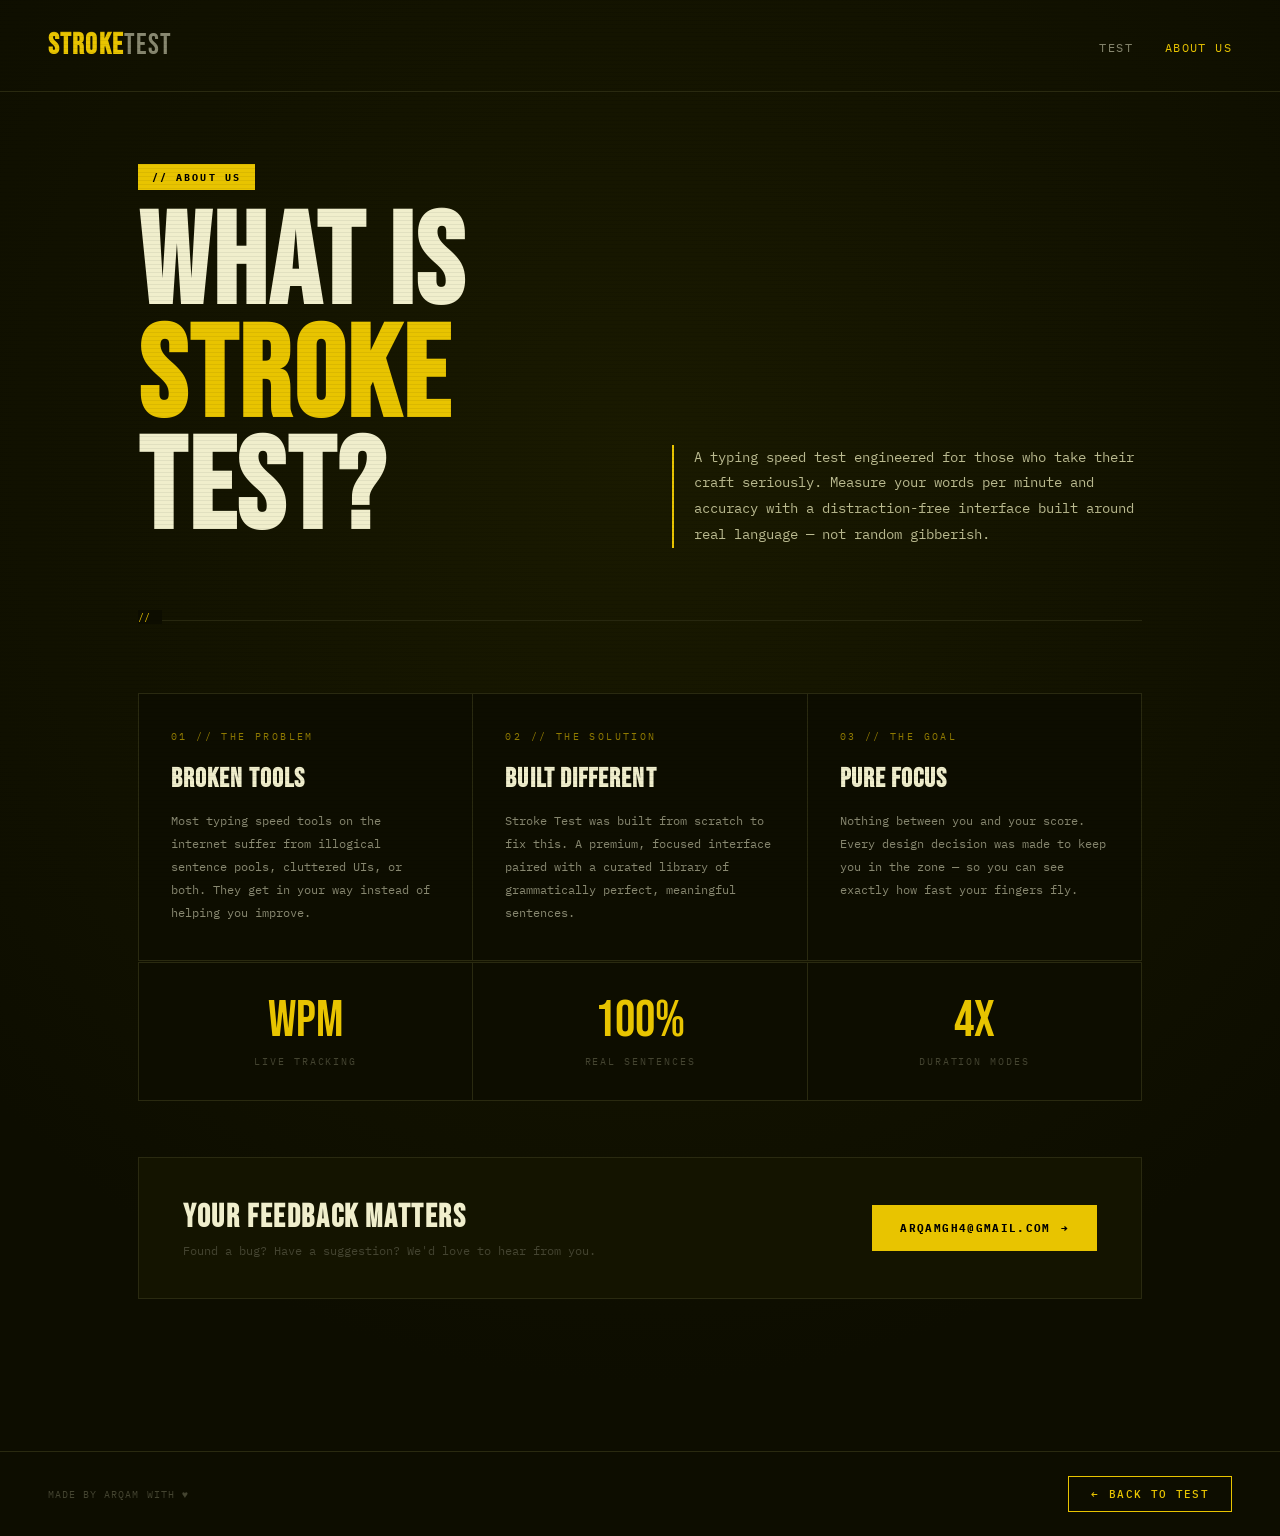
==== commit 8d7dd0f8: "UP7" ====
--- a/about.html
+++ b/about.html
@@ -1,19 +1,319 @@
 <!DOCTYPE html>
 <html lang="en">
 <head>
-    <link rel="stylesheet" href="style.css">
   <meta charset="UTF-8">
   <meta name="viewport" content="width=device-width, initial-scale=1.0">
+  <link rel="icon" type="image/svg+xml" href="[data-uri]">
   <title>About Us - STROKE TEST</title>
-  <link rel="stylesheet" href="style.css">
+  <link rel="preconnect" href="https://fonts.googleapis.com">
+  <link href="https://fonts.googleapis.com/css2?family=IBM+Plex+Mono:ital,wght@0,300;0,400;0,500;0,700;1,400&family=Bebas+Neue&display=swap" rel="stylesheet">
+  <style>
+    :root {
+      --bg: #0d0d00;
+      --surface: #141400;
+      --border: #2a2a10;
+      --text: #888870;
+      --text-dim: #444430;
+      --text-bright: #bbbb90;
+      --accent: #e8c400;
+      --white: #f0eecc;
+    }
+
+    *, *::before, *::after { box-sizing: border-box; margin: 0; padding: 0; }
+
+    body {
+      background: var(--bg);
+      color: var(--text);
+      font-family: 'IBM Plex Mono', monospace;
+      min-height: 100vh;
+      background-image: radial-gradient(ellipse 70% 60% at 50% 30%, #1a1a00 0%, #0d0d00 100%);
+    }
+
+    body::before {
+      content: '';
+      position: fixed;
+      inset: 0;
+      background: repeating-linear-gradient(0deg, transparent, transparent 3px, rgba(0,0,0,0.06) 3px, rgba(0,0,0,0.06) 4px);
+      pointer-events: none;
+      z-index: 200;
+    }
+
+    nav {
+      display: flex;
+      justify-content: space-between;
+      align-items: center;
+      padding: 28px 48px;
+      border-bottom: 1px solid var(--border);
+    }
+
+    .logo {
+      font-family: 'Bebas Neue', sans-serif;
+      font-size: 1.8rem;
+      letter-spacing: 0.04em;
+    }
+    .logo strong { color: var(--accent); }
+    .logo span   { color: var(--text); }
+
+    .nav-links { display: flex; gap: 32px; list-style: none; }
+    .nav-links a {
+      font-size: 0.72rem;
+      letter-spacing: 0.12em;
+      text-transform: uppercase;
+      color: var(--text);
+      text-decoration: none;
+      transition: color 0.2s;
+    }
+    .nav-links a:hover, .nav-links a.active { color: var(--accent); }
+
+    .wrapper { max-width: 1100px; margin: 0 auto; padding: 72px 48px 80px; }
+
+    .hero {
+      display: grid;
+      grid-template-columns: 1fr 1fr;
+      gap: 64px;
+      align-items: end;
+      margin-bottom: 72px;
+      animation: fadeUp 0.5s ease both;
+    }
+
+    .hero-left h1 {
+      font-family: 'Bebas Neue', sans-serif;
+      font-size: clamp(5rem, 10vw, 8rem);
+      line-height: 0.88;
+      letter-spacing: 0.02em;
+      color: var(--white);
+    }
+    .hero-left h1 em { color: var(--accent); font-style: normal; }
+
+    .hero-tag {
+      display: inline-block;
+      background: var(--accent);
+      color: #000;
+      font-size: 0.65rem;
+      font-weight: 700;
+      letter-spacing: 0.2em;
+      text-transform: uppercase;
+      padding: 6px 14px;
+      margin-bottom: 20px;
+    }
+
+    .hero-right p {
+      font-size: 0.85rem;
+      line-height: 1.9;
+      color: var(--text-bright);
+      border-left: 2px solid var(--accent);
+      padding-left: 20px;
+    }
+
+    .sep {
+      width: 100%; height: 1px;
+      background: var(--border);
+      margin: 0 0 72px;
+      position: relative;
+    }
+    .sep::after {
+      content: '//';
+      position: absolute;
+      left: 0; top: -10px;
+      font-size: 0.65rem;
+      color: var(--accent);
+      background: var(--bg);
+      padding-right: 12px;
+    }
+
+    .cards {
+      display: grid;
+      grid-template-columns: repeat(3, 1fr);
+      gap: 1px;
+      background: var(--border);
+      border: 1px solid var(--border);
+      margin-bottom: 1px;
+      animation: fadeUp 0.5s 0.15s ease both;
+    }
+
+    .card {
+      background: var(--bg);
+      padding: 36px 32px;
+      position: relative;
+      transition: background 0.25s;
+    }
+    .card:hover { background: var(--surface); }
+    .card::after {
+      content: '';
+      position: absolute;
+      bottom: 0; left: 0; right: 0;
+      height: 2px;
+      background: var(--accent);
+      transform: scaleX(0);
+      transition: transform 0.3s ease;
+      transform-origin: left;
+    }
+    .card:hover::after { transform: scaleX(1); }
+
+    .card-num { font-size: 0.6rem; color: var(--accent); letter-spacing: 0.25em; margin-bottom: 20px; opacity: 0.6; }
+    .card h2 { font-family: 'Bebas Neue', sans-serif; font-size: 1.7rem; color: var(--white); letter-spacing: 0.04em; margin-bottom: 14px; }
+    .card p { font-size: 0.78rem; line-height: 1.85; color: var(--text); }
+
+    .stats {
+      display: grid;
+      grid-template-columns: repeat(3, 1fr);
+      gap: 1px;
+      background: var(--border);
+      border: 1px solid var(--border);
+      margin-bottom: 56px;
+      animation: fadeUp 0.5s 0.25s ease both;
+    }
+
+    .stat { background: var(--bg); padding: 32px 24px; text-align: center; transition: background 0.25s; }
+    .stat:hover { background: var(--surface); }
+    .stat-val { display: block; font-family: 'Bebas Neue', sans-serif; font-size: 3.2rem; color: var(--accent); line-height: 1; }
+    .stat-label { display: block; font-size: 0.6rem; letter-spacing: 0.2em; color: var(--text-dim); text-transform: uppercase; margin-top: 8px; }
+
+    .contact {
+      display: grid;
+      grid-template-columns: 1fr auto;
+      align-items: center;
+      gap: 40px;
+      border: 1px solid var(--border);
+      padding: 40px 44px;
+      background: var(--surface);
+      animation: fadeUp 0.5s 0.35s ease both;
+    }
+    .contact h2 { font-family: 'Bebas Neue', sans-serif; font-size: 2rem; color: var(--white); letter-spacing: 0.05em; margin-bottom: 6px; }
+    .contact p { font-size: 0.75rem; color: var(--text-dim); }
+
+    .cta {
+      display: inline-flex;
+      align-items: center;
+      gap: 10px;
+      background: var(--accent);
+      color: #000;
+      font-family: 'IBM Plex Mono', monospace;
+      font-weight: 700;
+      font-size: 0.7rem;
+      letter-spacing: 0.12em;
+      text-transform: uppercase;
+      text-decoration: none;
+      padding: 16px 28px;
+      white-space: nowrap;
+      transition: background 0.2s, gap 0.2s;
+    }
+    .cta:hover { background: #fff200; gap: 16px; }
+    .cta::after { content: '→'; }
+
+    footer {
+      display: flex;
+      justify-content: space-between;
+      align-items: center;
+      padding: 24px 48px;
+      border-top: 1px solid var(--border);
+      margin-top: 72px;
+      animation: fadeUp 0.5s 0.45s ease both;
+    }
+    footer span { font-size: 0.65rem; color: var(--text-dim); letter-spacing: 0.1em; }
+
+    .back-btn {
+      display: inline-flex;
+      align-items: center;
+      gap: 10px;
+      color: var(--accent);
+      font-size: 0.7rem;
+      font-weight: 500;
+      letter-spacing: 0.12em;
+      text-transform: uppercase;
+      text-decoration: none;
+      border: 1px solid var(--accent);
+      padding: 10px 22px;
+      transition: background 0.2s, color 0.2s;
+    }
+    .back-btn:hover { background: var(--accent); color: #000; }
+    .back-btn::before { content: '←'; }
+
+    @keyframes fadeUp {
+      from { opacity: 0; transform: translateY(18px); }
+      to   { opacity: 1; transform: translateY(0); }
+    }
+
+    @media (max-width: 768px) {
+      nav, footer { padding: 20px 24px; }
+      .wrapper { padding: 48px 24px 60px; }
+      .hero { grid-template-columns: 1fr; gap: 32px; }
+      .cards { grid-template-columns: 1fr; }
+      .contact { grid-template-columns: 1fr; gap: 24px; }
+    }
+  </style>
 </head>
 <body>
+
+  <nav>
+    <div class="logo"><strong>STROKE</strong><span>TEST</span></div>
+    <ul class="nav-links">
+      <li><a href="index.html">Test</a></li>
+      <li><a href="about.html" class="active">About Us</a></li>
+    </ul>
+  </nav>
+
   <div class="wrapper">
-    <header>
-      <h1>About STROKE TEST</h1>
-    </header>
-    <p style="font-family:'IBM Plex Mono',monospace; font-size:1rem; color:var(--text);">This typing speed test was created by Muhammad Arqam Ghayour. It's a free, no-signup tool designed to help you measure your WPM and accuracy with a clean interface.</p>
-    <p style="font-family:'IBM Plex Mono',monospace; font-size:1rem; color:var(--text);">Feel free to <a href="index.html" style="color:var(--accent);">return to the test</a> at any time.</p>
+
+    <section class="hero">
+      <div class="hero-left">
+        <div class="hero-tag">// about us</div>
+        <h1>WHAT IS<br><em>STROKE</em><br>TEST?</h1>
+      </div>
+      <div class="hero-right">
+        <p>A typing speed test engineered for those who take their craft seriously. Measure your words per minute and accuracy with a distraction-free interface built around real language — not random gibberish.</p>
+      </div>
+    </section>
+
+    <div class="sep"></div>
+
+    <div class="cards">
+      <div class="card">
+        <div class="card-num">01 // THE PROBLEM</div>
+        <h2>Broken Tools</h2>
+        <p>Most typing speed tools on the internet suffer from illogical sentence pools, cluttered UIs, or both. They get in your way instead of helping you improve.</p>
+      </div>
+      <div class="card">
+        <div class="card-num">02 // THE SOLUTION</div>
+        <h2>Built Different</h2>
+        <p>Stroke Test was built from scratch to fix this. A premium, focused interface paired with a curated library of grammatically perfect, meaningful sentences.</p>
+      </div>
+      <div class="card">
+        <div class="card-num">03 // THE GOAL</div>
+        <h2>Pure Focus</h2>
+        <p>Nothing between you and your score. Every design decision was made to keep you in the zone — so you can see exactly how fast your fingers fly.</p>
+      </div>
+    </div>
+
+    <div class="stats">
+      <div class="stat">
+        <span class="stat-val">WPM</span>
+        <span class="stat-label">Live Tracking</span>
+      </div>
+      <div class="stat">
+        <span class="stat-val">100%</span>
+        <span class="stat-label">Real Sentences</span>
+      </div>
+      <div class="stat">
+        <span class="stat-val">4x</span>
+        <span class="stat-label">Duration Modes</span>
+      </div>
+    </div>
+
+    <div class="contact">
+      <div>
+        <h2>Your Feedback Matters</h2>
+        <p>Found a bug? Have a suggestion? We'd love to hear from you.</p>
+      </div>
+      <a class="cta" href="mailto:arqamgh4@gmail.com">arqamgh4@gmail.com</a>
+    </div>
+
   </div>
+
+  <footer>
+    <span>MADE BY ARQAM WITH ♥</span>
+    <a class="back-btn" href="index.html">Back to Test</a>
+  </footer>
+
 </body>
 </html>
